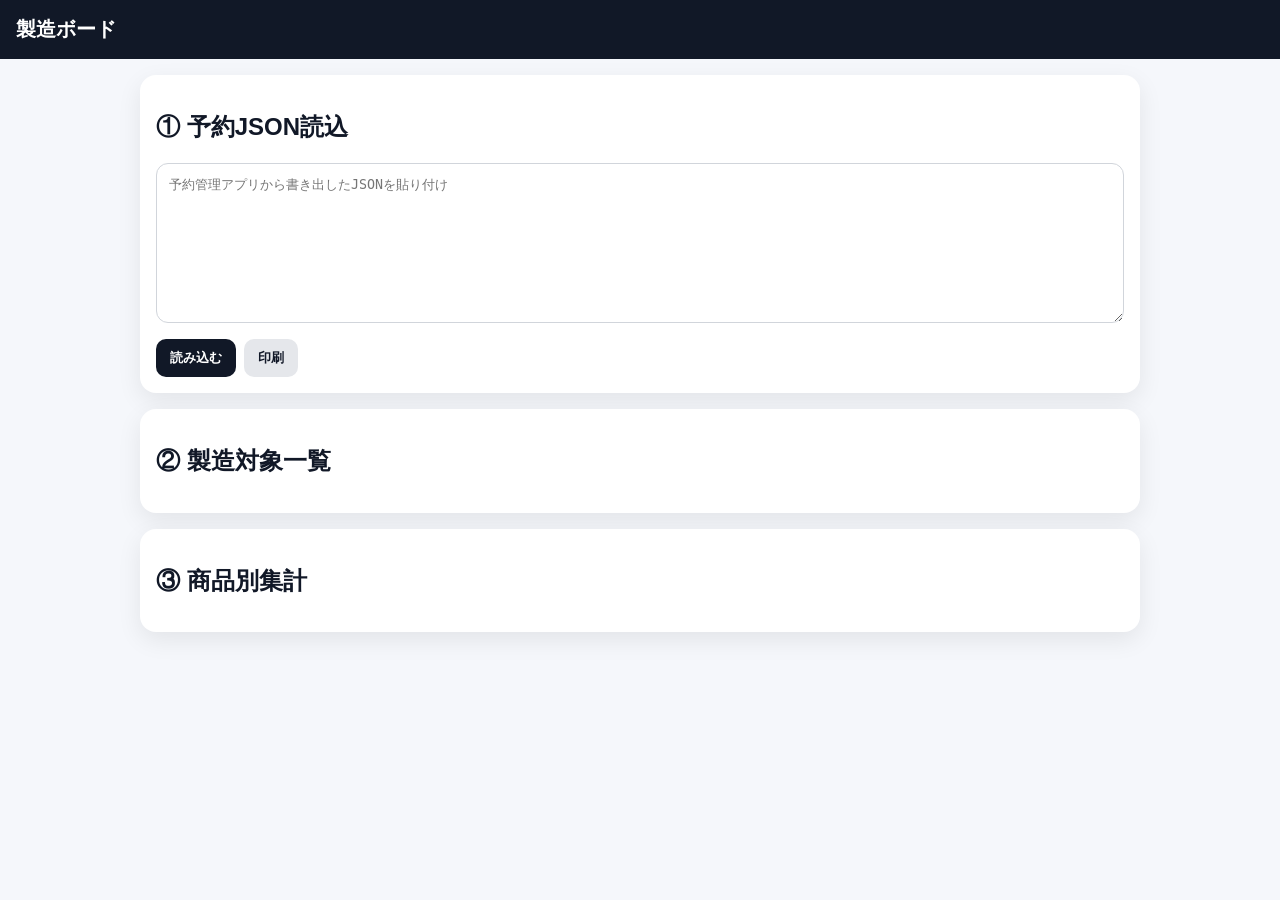
==== manufacturing-board.html @ 6e514da0 "manufacturing-board.html を作成" ====
<!DOCTYPE html>
<html lang="ja">
<head>
  <meta charset="UTF-8" />
  <meta name="viewport" content="width=device-width, initial-scale=1.0" />
  <title>製造ボード</title>
  <style>
    body {
      margin: 0;
      font-family: -apple-system, BlinkMacSystemFont, "Helvetica Neue", sans-serif;
      background: #f5f7fb;
      color: #111827;
    }

    header {
      background: #111827;
      color: white;
      padding: 16px;
      font-size: 20px;
      font-weight: bold;
    }

    main {
      padding: 16px;
      max-width: 1000px;
      margin: auto;
    }

    .card {
      background: white;
      border-radius: 16px;
      padding: 16px;
      margin-bottom: 16px;
      box-shadow: 0 8px 24px rgba(0,0,0,.08);
    }

    .button-row {
      display: flex;
      gap: 8px;
      flex-wrap: wrap;
      margin-top: 12px;
    }

    button {
      border: none;
      border-radius: 10px;
      padding: 10px 14px;
      font-weight: bold;
      cursor: pointer;
    }

    .btn-main {
      background: #111827;
      color: white;
    }

    .btn-light {
      background: #e5e7eb;
      color: #111827;
    }

    textarea {
      width: 100%;
      min-height: 160px;
      padding: 12px;
      border-radius: 12px;
      border: 1px solid #d1d5db;
      box-sizing: border-box;
    }

    table {
      width: 100%;
      border-collapse: collapse;
      background: white;
    }

    th, td {
      border-bottom: 1px solid #e5e7eb;
      padding: 8px;
      text-align: left;
      font-size: 14px;
    }

    th {
      background: #f3f4f6;
    }

    .summary-item {
      padding: 10px;
      border-bottom: 1px solid #e5e7eb;
      font-size: 16px;
    }

    .print-check {
      font-size: 18px;
      margin-right: 8px;
    }

    @media print {
      header,
      .no-print {
        display: none;
      }

      body {
        background: white;
      }

      .card {
        box-shadow: none;
        border: none;
      }
    }
  </style>
</head>
<body>

<header>製造ボード</header>

<main>
  <section class="card no-print">
    <h2>① 予約JSON読込</h2>
    <textarea id="jsonInput" placeholder="予約管理アプリから書き出したJSONを貼り付け"></textarea>
    <div class="button-row">
      <button class="btn-main" onclick="loadReservationJson()">読み込む</button>
      <button class="btn-light" onclick="window.print()">印刷</button>
    </div>
  </section>

  <section class="card">
    <h2>② 製造対象一覧</h2>
    <div id="productionList"></div>
  </section>

  <section class="card">
    <h2>③ 商品別集計</h2>
    <div id="summaryList"></div>
  </section>
</main>

<script>
  let reservationOrders = [];
  let reservationOrderItems = [];

  function loadReservationJson() {
    const text = document.getElementById("jsonInput").value.trim();

    if (!text) {
      alert("JSONを貼り付けてください");
      return;
    }

    try {
      const data = JSON.parse(text);

      reservationOrders = data.orders || data.reservationOrders || [];
      reservationOrderItems = data.orderItems || data.reservationOrderItems || [];

      renderProductionList();
      renderSummaryList();

      alert("読み込みました");
    } catch (e) {
      alert("JSONの形式が正しくありません");
      console.error(e);
    }
  }

  function getOrder(orderId) {
    return reservationOrders.find(order => order.id === orderId) || {};
  }

  function isProductionTarget(order, item) {
    if (order.isProductionTarget === false) return false;
    if (item.isProductionTarget === false) return false;
    return true;
  }

  function renderProductionList() {
    const area = document.getElementById("productionList");

    const rows = reservationOrderItems
      .map(item => {
        const order = getOrder(item.orderId);
        return { order, item };
      })
      .filter(({ order, item }) => isProductionTarget(order, item))
      .sort((a, b) => {
        const da = a.order.date || "";
        const db = b.order.date || "";
        return da.localeCompare(db);
      });

    if (!rows.length) {
      area.innerHTML = "<p>製造対象がありません。</p>";
      return;
    }

    area.innerHTML = `
      <table>
        <thead>
          <tr>
            <th>日付</th>
            <th>会場</th>
            <th>区分</th>
            <th>商品</th>
            <th>数量</th>
            <th>サイズ</th>
            <th>備考</th>
          </tr>
        </thead>
        <tbody>
          ${rows.map(({ order, item }) => `
            <tr>
              <td>${order.date || ""}</td>
              <td>${order.venue || ""}</td>
              <td>${order.category || ""}</td>
              <td>${item.productName || ""}</td>
              <td>${item.quantity || ""} ${item.unit || ""}</td>
              <td>${item.size || item.multiSize || ""}</td>
              <td>${item.notes || order.notes || ""}</td>
            </tr>
          `).join("")}
        </tbody>
      </table>
    `;
  }

  function renderSummaryList() {
    const area = document.getElementById("summaryList");
    const map = new Map();

    reservationOrderItems.forEach(item => {
      const order = getOrder(item.orderId);
      if (!isProductionTarget(order, item)) return;

      const name = item.productName || "未名称商品";
      const size = item.size || item.multiSize || "";
      const unit = item.unit || "個";
      const key = `${name}__${size}__${unit}`;

      if (!map.has(key)) {
        map.set(key, {
          name,
          size,
          unit,
          quantity: 0
        });
      }

      map.get(key).quantity += Number(item.quantity || 0);
    });

    const list = Array.from(map.values());

    if (!list.length) {
      area.innerHTML = "<p>集計対象がありません。</p>";
      return;
    }

    area.innerHTML = list.map(item => `
      <div class="summary-item">
        <span class="print-check">□</span>
        ${item.name}
        ${item.size ? ` / ${item.size}` : ""}
        ：${item.quantity} ${item.unit}
      </div>
    `).join("");
  }
</script>

</body>
</html>
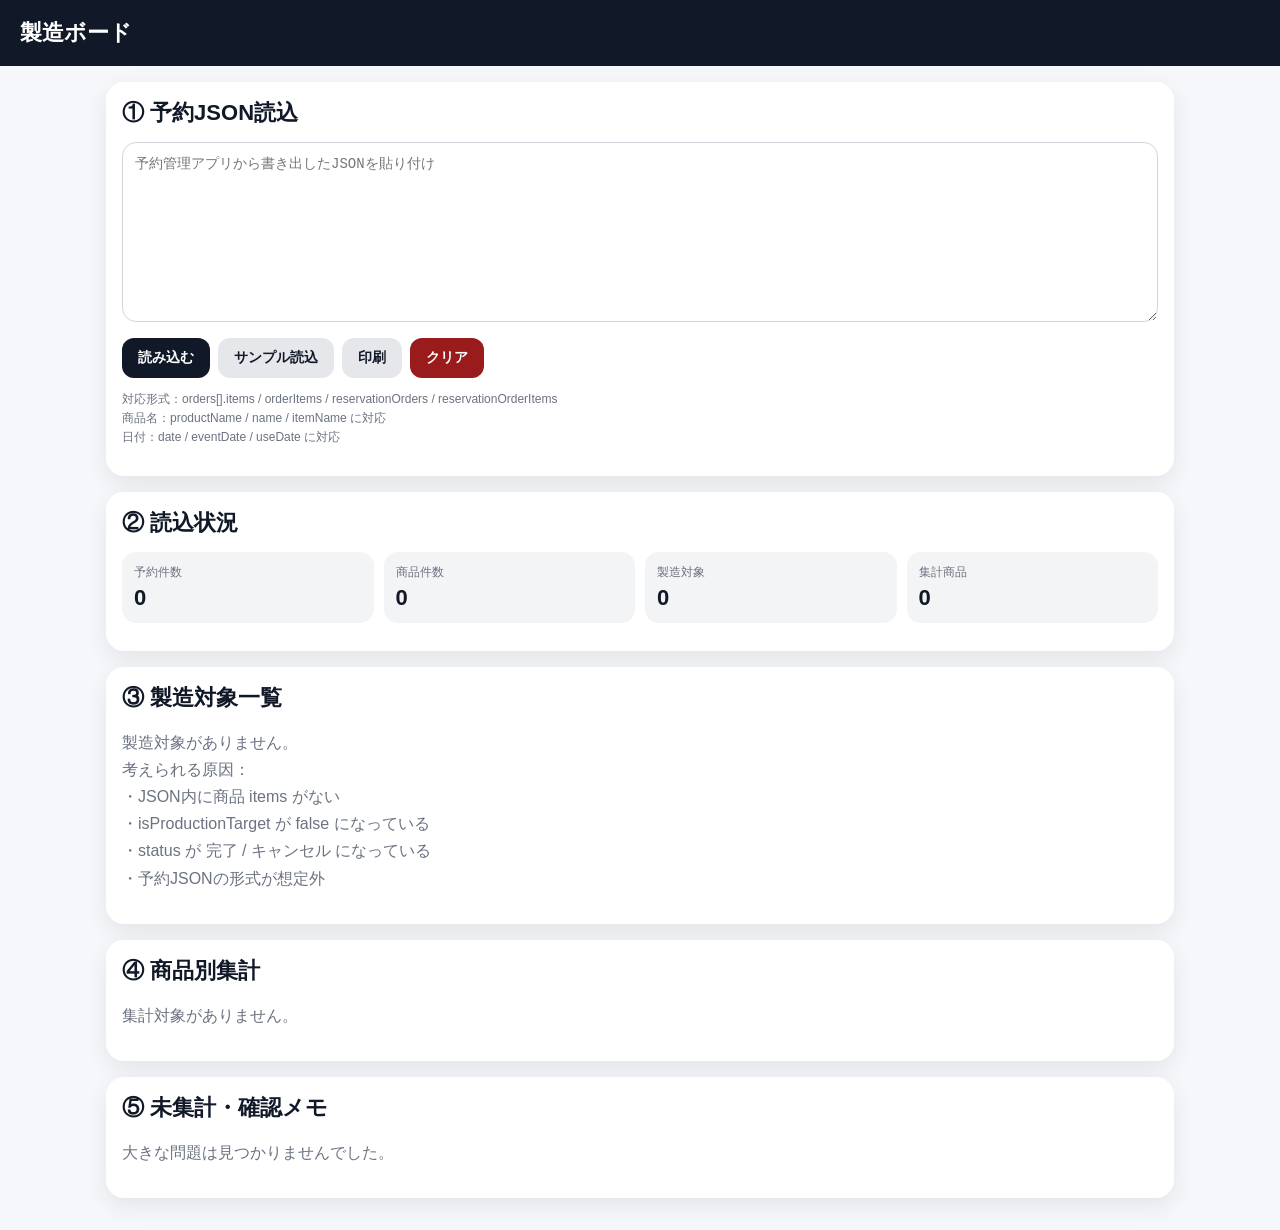
==== commit 6601bbc3: "manufacturing-board.html を更新" ====
--- a/manufacturing-board.html
+++ b/manufacturing-board.html
@@ -5,34 +5,79 @@
   <meta name="viewport" content="width=device-width, initial-scale=1.0" />
   <title>製造ボード</title>
   <style>
+    :root {
+      --bg: #f5f7fb;
+      --card: #ffffff;
+      --text: #111827;
+      --muted: #6b7280;
+      --line: #e5e7eb;
+      --dark: #111827;
+      --soft: #f3f4f6;
+      --danger: #fee2e2;
+      --warning: #ffedd5;
+      --success: #dcfce7;
+      --radius: 18px;
+      --shadow: 0 8px 24px rgba(0,0,0,.08);
+    }
+
+    * { box-sizing: border-box; }
+
     body {
       margin: 0;
       font-family: -apple-system, BlinkMacSystemFont, "Helvetica Neue", sans-serif;
-      background: #f5f7fb;
-      color: #111827;
+      background: var(--bg);
+      color: var(--text);
     }
 
     header {
-      background: #111827;
+      background: var(--dark);
       color: white;
-      padding: 16px;
-      font-size: 20px;
-      font-weight: bold;
+      padding: 18px 20px;
+      font-size: 22px;
+      font-weight: 800;
     }
 
     main {
       padding: 16px;
-      max-width: 1000px;
+      max-width: 1100px;
       margin: auto;
     }
 
     .card {
-      background: white;
-      border-radius: 16px;
+      background: var(--card);
+      border-radius: var(--radius);
       padding: 16px;
       margin-bottom: 16px;
-      box-shadow: 0 8px 24px rgba(0,0,0,.08);
-    }
+      box-shadow: var(--shadow);
+    }
+
+    h2 {
+      margin: 0 0 14px;
+      font-size: 22px;
+    }
+
+    textarea {
+      width: 100%;
+      min-height: 180px;
+      border-radius: 14px;
+      border: 1px solid #d1d5db;
+      padding: 12px;
+      font-size: 14px;
+      resize: vertical;
+    }
+
+    button {
+      border: none;
+      border-radius: 12px;
+      padding: 11px 16px;
+      font-weight: 800;
+      font-size: 14px;
+      cursor: pointer;
+    }
+
+    .btn-main { background: var(--dark); color: white; }
+    .btn-light { background: #e5e7eb; color: var(--text); }
+    .btn-danger { background: #991b1b; color: white; }
 
     .button-row {
       display: flex;
@@ -41,31 +86,41 @@
       margin-top: 12px;
     }
 
-    button {
-      border: none;
-      border-radius: 10px;
-      padding: 10px 14px;
-      font-weight: bold;
-      cursor: pointer;
-    }
-
-    .btn-main {
-      background: #111827;
-      color: white;
-    }
-
-    .btn-light {
-      background: #e5e7eb;
-      color: #111827;
-    }
-
-    textarea {
-      width: 100%;
-      min-height: 160px;
+    .notice {
       padding: 12px;
       border-radius: 12px;
-      border: 1px solid #d1d5db;
-      box-sizing: border-box;
+      margin-top: 12px;
+      font-size: 14px;
+      line-height: 1.6;
+      white-space: pre-wrap;
+    }
+
+    .notice.success { background: var(--success); }
+    .notice.warning { background: var(--warning); }
+    .notice.error { background: var(--danger); }
+
+    .stats {
+      display: grid;
+      grid-template-columns: repeat(auto-fit, minmax(140px, 1fr));
+      gap: 10px;
+      margin-bottom: 12px;
+    }
+
+    .stat {
+      background: var(--soft);
+      border-radius: 14px;
+      padding: 12px;
+    }
+
+    .stat .label {
+      color: var(--muted);
+      font-size: 12px;
+    }
+
+    .stat .value {
+      font-size: 22px;
+      font-weight: 900;
+      margin-top: 4px;
     }
 
     table {
@@ -75,40 +130,83 @@
     }
 
     th, td {
-      border-bottom: 1px solid #e5e7eb;
-      padding: 8px;
+      border-bottom: 1px solid var(--line);
+      padding: 9px 7px;
       text-align: left;
-      font-size: 14px;
+      font-size: 13px;
+      vertical-align: top;
     }
 
     th {
-      background: #f3f4f6;
+      background: var(--soft);
+      font-size: 12px;
+      color: #374151;
+    }
+
+    .table-wrap {
+      overflow-x: auto;
     }
 
     .summary-item {
-      padding: 10px;
-      border-bottom: 1px solid #e5e7eb;
+      padding: 12px 8px;
+      border-bottom: 1px solid var(--line);
       font-size: 16px;
-    }
-
-    .print-check {
-      font-size: 18px;
-      margin-right: 8px;
+      line-height: 1.5;
+    }
+
+    .summary-sub {
+      color: var(--muted);
+      font-size: 12px;
+      margin-top: 3px;
+    }
+
+    .check {
+      font-size: 20px;
+      margin-right: 6px;
+    }
+
+    .empty {
+      color: var(--muted);
+      line-height: 1.7;
+    }
+
+    .small {
+      font-size: 12px;
+      color: var(--muted);
+      line-height: 1.6;
+    }
+
+    @media (max-width: 640px) {
+      header { font-size: 20px; }
+      h2 { font-size: 21px; }
+      th, td { font-size: 12px; }
+      .card { padding: 14px; }
     }
 
     @media print {
       header,
       .no-print {
-        display: none;
+        display: none !important;
       }
 
       body {
         background: white;
       }
 
+      main {
+        padding: 0;
+        max-width: none;
+      }
+
       .card {
         box-shadow: none;
-        border: none;
+        border-radius: 0;
+        margin-bottom: 10px;
+        page-break-inside: avoid;
+      }
+
+      .summary-item {
+        font-size: 15px;
       }
     }
   </style>
@@ -121,152 +219,534 @@
   <section class="card no-print">
     <h2>① 予約JSON読込</h2>
     <textarea id="jsonInput" placeholder="予約管理アプリから書き出したJSONを貼り付け"></textarea>
+
     <div class="button-row">
       <button class="btn-main" onclick="loadReservationJson()">読み込む</button>
+      <button class="btn-light" onclick="loadSample()">サンプル読込</button>
       <button class="btn-light" onclick="window.print()">印刷</button>
+      <button class="btn-danger" onclick="clearAll()">クリア</button>
+    </div>
+
+    <div id="messageArea"></div>
+
+    <p class="small">
+      対応形式：orders[].items / orderItems / reservationOrders / reservationOrderItems<br>
+      商品名：productName / name / itemName に対応<br>
+      日付：date / eventDate / useDate に対応
+    </p>
+  </section>
+
+  <section class="card">
+    <h2>② 読込状況</h2>
+    <div class="stats">
+      <div class="stat">
+        <div class="label">予約件数</div>
+        <div class="value" id="orderCount">0</div>
+      </div>
+      <div class="stat">
+        <div class="label">商品件数</div>
+        <div class="value" id="itemCount">0</div>
+      </div>
+      <div class="stat">
+        <div class="label">製造対象</div>
+        <div class="value" id="targetCount">0</div>
+      </div>
+      <div class="stat">
+        <div class="label">集計商品</div>
+        <div class="value" id="summaryCount">0</div>
+      </div>
     </div>
   </section>
 
   <section class="card">
-    <h2>② 製造対象一覧</h2>
+    <h2>③ 製造対象一覧</h2>
     <div id="productionList"></div>
   </section>
 
   <section class="card">
-    <h2>③ 商品別集計</h2>
+    <h2>④ 商品別集計</h2>
     <div id="summaryList"></div>
+  </section>
+
+  <section class="card">
+    <h2>⑤ 未集計・確認メモ</h2>
+    <div id="warningList"></div>
   </section>
 </main>
 
 <script>
   let reservationOrders = [];
   let reservationOrderItems = [];
+  let normalizedRows = [];
+  let summaryRows = [];
+  let warnings = [];
+
+  function showMessage(type, text) {
+    const area = document.getElementById("messageArea");
+    area.innerHTML = `<div class="notice ${type}">${escapeHtml(text)}</div>`;
+  }
+
+  function escapeHtml(value) {
+    return String(value ?? "")
+      .replaceAll("&", "&amp;")
+      .replaceAll("<", "&lt;")
+      .replaceAll(">", "&gt;")
+      .replaceAll('"', "&quot;")
+      .replaceAll("'", "&#039;");
+  }
+
+  function toNumber(value) {
+    if (value === null || value === undefined || value === "") return 0;
+
+    const normalized = String(value)
+      .replace(/[０-９]/g, s => String.fromCharCode(s.charCodeAt(0) - 65248))
+      .replace(/,/g, "")
+      .replace(/[^\d.-]/g, "");
+
+    const n = Number(normalized);
+    return Number.isFinite(n) ? n : 0;
+  }
+
+  function pick(obj, keys, fallback = "") {
+    for (const key of keys) {
+      if (obj && obj[key] !== undefined && obj[key] !== null && obj[key] !== "") {
+        return obj[key];
+      }
+    }
+    return fallback;
+  }
+
+  function getDate(order, item) {
+    return pick(item, ["date", "eventDate", "useDate", "deliveryDate"], 
+      pick(order, ["date", "eventDate", "useDate", "deliveryDate"], "")
+    );
+  }
+
+  function getVenue(order) {
+    return pick(order, ["venue", "place", "room", "hall"], "");
+  }
+
+  function getCategory(order, item) {
+    return pick(item, ["category", "type"], pick(order, ["category", "type"], ""));
+  }
+
+  function getProductName(item) {
+    return pick(item, ["productName", "name", "itemName", "title", "menuName"], "未名称商品");
+  }
+
+  function getQuantity(item) {
+    return toNumber(pick(item, ["quantity", "qty", "count", "guestCount", "people"], 0));
+  }
+
+  function getUnit(item) {
+    return pick(item, ["unit", "unitLabel"], "個");
+  }
+
+  function getSize(item) {
+    const direct = pick(item, ["size", "multiSize", "sizeText"], "");
+    if (typeof direct === "string") return direct;
+    if (direct && typeof direct === "object") {
+      return [
+        direct.shape,
+        direct.diameter ? direct.diameter + "mm" : "",
+        direct.width && direct.depth ? direct.width + "×" + direct.depth : "",
+        direct.height ? "H" + direct.height : ""
+      ].filter(Boolean).join(" ");
+    }
+
+    const sizeInfo = item.sizeInfo || {};
+    if (sizeInfo && typeof sizeInfo === "object") {
+      return [
+        sizeInfo.label,
+        sizeInfo.shape,
+        sizeInfo.diameter ? sizeInfo.diameter + "mm" : "",
+        sizeInfo.width && sizeInfo.depth ? sizeInfo.width + "×" + sizeInfo.depth : ""
+      ].filter(Boolean).join(" ");
+    }
+
+    return "";
+  }
+
+  function getNotes(order, item) {
+    const itemNotes = pick(item, ["notes", "note", "memo", "remarks"], "");
+    const orderNotes = pick(order, ["notes", "note", "memo", "remarks", "orderNotes"], "");
+    return [itemNotes, orderNotes].filter(Boolean).join(" / ");
+  }
+
+  function getOrderId(order, index) {
+    return pick(order, ["id", "orderId", "_id"], "order_" + index);
+  }
+
+  function getItemId(item, index) {
+    return pick(item, ["id", "itemId", "_id"], "item_" + index);
+  }
+
+  function isProductionTarget(order, item) {
+    if (order && order.isProductionTarget === false) return false;
+    if (item && item.isProductionTarget === false) return false;
+
+    const status = String(pick(order, ["status", "productionStatus"], "")).trim();
+    if (status === "完了" || status === "キャンセル" || status === "取消") return false;
+
+    return true;
+  }
 
   function loadReservationJson() {
     const text = document.getElementById("jsonInput").value.trim();
 
+    resetData();
+
     if (!text) {
-      alert("JSONを貼り付けてください");
+      showMessage("warning", "JSONが空です。予約管理アプリから書き出したJSONを貼り付けてください。");
+      renderAll();
       return;
     }
 
     try {
       const data = JSON.parse(text);
 
-      reservationOrders = data.orders || data.reservationOrders || [];
-      reservationOrderItems = data.orderItems || data.reservationOrderItems || [];
-
-      renderProductionList();
-      renderSummaryList();
-
-      alert("読み込みました");
+      parseData(data);
+      normalizeData();
+      renderAll();
+
+      const msg =
+        "読み込み成功\n" +
+        "予約件数：" + reservationOrders.length + "件\n" +
+        "商品件数：" + reservationOrderItems.length + "件\n" +
+        "製造対象：" + normalizedRows.length + "件";
+
+      showMessage("success", msg);
+
     } catch (e) {
-      alert("JSONの形式が正しくありません");
       console.error(e);
-    }
+      showMessage(
+        "error",
+        "JSONの形式が正しくありません。\n\nよくある原因：\n・先頭や末尾に余計な文字がある\n・カンマが抜けている\n・途中までしかコピーできていない\n\nエラー内容：\n" + e.message
+      );
+      renderAll();
+    }
+  }
+
+  function parseData(data) {
+    if (Array.isArray(data)) {
+      reservationOrders = data;
+    } else {
+      reservationOrders =
+        data.orders ||
+        data.reservationOrders ||
+        data.data?.orders ||
+        data.data?.reservationOrders ||
+        [];
+
+      reservationOrderItems =
+        data.orderItems ||
+        data.reservationOrderItems ||
+        data.items ||
+        data.data?.orderItems ||
+        data.data?.reservationOrderItems ||
+        [];
+    }
+
+    if (!Array.isArray(reservationOrders)) {
+      warnings.push("orders / reservationOrders が配列ではありません。");
+      reservationOrders = [];
+    }
+
+    if (!Array.isArray(reservationOrderItems)) {
+      warnings.push("orderItems / reservationOrderItems が配列ではありません。");
+      reservationOrderItems = [];
+    }
+
+    if (!reservationOrderItems.length && reservationOrders.length) {
+      reservationOrders.forEach((order, orderIndex) => {
+        const orderId = getOrderId(order, orderIndex);
+        const items = order.items || order.orderItems || order.products || [];
+
+        if (!Array.isArray(items)) {
+          warnings.push("予約「" + (order.customer || order.clientName || orderId) + "」の items が配列ではありません。");
+          return;
+        }
+
+        items.forEach((item, itemIndex) => {
+          reservationOrderItems.push({
+            ...item,
+            orderId: orderId,
+            id: getItemId(item, itemIndex)
+          });
+        });
+      });
+    }
+
+    reservationOrders = reservationOrders.map((order, index) => ({
+      ...order,
+      id: getOrderId(order, index)
+    }));
   }
 
   function getOrder(orderId) {
-    return reservationOrders.find(order => order.id === orderId) || {};
-  }
-
-  function isProductionTarget(order, item) {
-    if (order.isProductionTarget === false) return false;
-    if (item.isProductionTarget === false) return false;
-    return true;
+    return reservationOrders.find(order => String(order.id) === String(orderId)) || {};
+  }
+
+  function normalizeData() {
+    normalizedRows = [];
+
+    reservationOrderItems.forEach((item, index) => {
+      const order = getOrder(item.orderId);
+
+      if (!isProductionTarget(order, item)) return;
+
+      const name = getProductName(item);
+      const quantity = getQuantity(item);
+      const unit = getUnit(item);
+      const date = getDate(order, item);
+      const venue = getVenue(order);
+      const category = getCategory(order, item);
+      const size = getSize(item);
+      const notes = getNotes(order, item);
+
+      if (!name || name === "未名称商品") {
+        warnings.push("商品名がない商品があります。行番号：" + (index + 1));
+      }
+
+      if (!quantity) {
+        warnings.push("数量が0または未入力の商品があります：「" + name + "」");
+      }
+
+      if (!date) {
+        warnings.push("日付がない商品があります：「" + name + "」");
+      }
+
+      normalizedRows.push({
+        date,
+        venue,
+        category,
+        name,
+        quantity,
+        unit,
+        size,
+        notes,
+        order,
+        item
+      });
+    });
+
+    normalizedRows.sort((a, b) => {
+      const d = String(a.date || "").localeCompare(String(b.date || ""));
+      if (d !== 0) return d;
+      return String(a.venue || "").localeCompare(String(b.venue || ""));
+    });
+
+    buildSummary();
+  }
+
+  function buildSummary() {
+    const map = new Map();
+
+    normalizedRows.forEach(row => {
+      const key = [
+        row.name || "未名称商品",
+        row.size || "",
+        row.unit || "個"
+      ].join("__");
+
+      if (!map.has(key)) {
+        map.set(key, {
+          name: row.name || "未名称商品",
+          size: row.size || "",
+          unit: row.unit || "個",
+          quantity: 0,
+          dates: new Set(),
+          venues: new Set(),
+          details: []
+        });
+      }
+
+      const target = map.get(key);
+      target.quantity += row.quantity;
+      if (row.date) target.dates.add(row.date);
+      if (row.venue) target.venues.add(row.venue);
+      target.details.push(row);
+    });
+
+    summaryRows = Array.from(map.values()).sort((a, b) => {
+      return a.name.localeCompare(b.name, "ja");
+    });
+  }
+
+  function renderAll() {
+    renderStats();
+    renderProductionList();
+    renderSummaryList();
+    renderWarnings();
+  }
+
+  function renderStats() {
+    document.getElementById("orderCount").textContent = reservationOrders.length;
+    document.getElementById("itemCount").textContent = reservationOrderItems.length;
+    document.getElementById("targetCount").textContent = normalizedRows.length;
+    document.getElementById("summaryCount").textContent = summaryRows.length;
   }
 
   function renderProductionList() {
     const area = document.getElementById("productionList");
 
-    const rows = reservationOrderItems
-      .map(item => {
-        const order = getOrder(item.orderId);
-        return { order, item };
-      })
-      .filter(({ order, item }) => isProductionTarget(order, item))
-      .sort((a, b) => {
-        const da = a.order.date || "";
-        const db = b.order.date || "";
-        return da.localeCompare(db);
-      });
-
-    if (!rows.length) {
-      area.innerHTML = "<p>製造対象がありません。</p>";
+    if (!normalizedRows.length) {
+      area.innerHTML = `
+        <p class="empty">
+          製造対象がありません。<br>
+          考えられる原因：<br>
+          ・JSON内に商品 items がない<br>
+          ・isProductionTarget が false になっている<br>
+          ・status が 完了 / キャンセル になっている<br>
+          ・予約JSONの形式が想定外
+        </p>
+      `;
       return;
     }
 
     area.innerHTML = `
-      <table>
-        <thead>
-          <tr>
-            <th>日付</th>
-            <th>会場</th>
-            <th>区分</th>
-            <th>商品</th>
-            <th>数量</th>
-            <th>サイズ</th>
-            <th>備考</th>
-          </tr>
-        </thead>
-        <tbody>
-          ${rows.map(({ order, item }) => `
+      <div class="table-wrap">
+        <table>
+          <thead>
             <tr>
-              <td>${order.date || ""}</td>
-              <td>${order.venue || ""}</td>
-              <td>${order.category || ""}</td>
-              <td>${item.productName || ""}</td>
-              <td>${item.quantity || ""} ${item.unit || ""}</td>
-              <td>${item.size || item.multiSize || ""}</td>
-              <td>${item.notes || order.notes || ""}</td>
+              <th>日付</th>
+              <th>会場</th>
+              <th>区分</th>
+              <th>商品</th>
+              <th>数量</th>
+              <th>サイズ</th>
+              <th>備考</th>
             </tr>
-          `).join("")}
-        </tbody>
-      </table>
+          </thead>
+          <tbody>
+            ${normalizedRows.map(row => `
+              <tr>
+                <td>${escapeHtml(row.date)}</td>
+                <td>${escapeHtml(row.venue)}</td>
+                <td>${escapeHtml(row.category)}</td>
+                <td>${escapeHtml(row.name)}</td>
+                <td>${escapeHtml(row.quantity)} ${escapeHtml(row.unit)}</td>
+                <td>${escapeHtml(row.size)}</td>
+                <td>${escapeHtml(row.notes)}</td>
+              </tr>
+            `).join("")}
+          </tbody>
+        </table>
+      </div>
     `;
   }
 
   function renderSummaryList() {
     const area = document.getElementById("summaryList");
-    const map = new Map();
-
-    reservationOrderItems.forEach(item => {
-      const order = getOrder(item.orderId);
-      if (!isProductionTarget(order, item)) return;
-
-      const name = item.productName || "未名称商品";
-      const size = item.size || item.multiSize || "";
-      const unit = item.unit || "個";
-      const key = `${name}__${size}__${unit}`;
-
-      if (!map.has(key)) {
-        map.set(key, {
-          name,
-          size,
-          unit,
-          quantity: 0
-        });
-      }
-
-      map.get(key).quantity += Number(item.quantity || 0);
-    });
-
-    const list = Array.from(map.values());
-
-    if (!list.length) {
-      area.innerHTML = "<p>集計対象がありません。</p>";
+
+    if (!summaryRows.length) {
+      area.innerHTML = `<p class="empty">集計対象がありません。</p>`;
       return;
     }
 
-    area.innerHTML = list.map(item => `
-      <div class="summary-item">
-        <span class="print-check">□</span>
-        ${item.name}
-        ${item.size ? ` / ${item.size}` : ""}
-        ：${item.quantity} ${item.unit}
+    area.innerHTML = summaryRows.map(row => {
+      const dates = Array.from(row.dates).sort().join(" / ");
+      const venues = Array.from(row.venues).join(" / ");
+
+      return `
+        <div class="summary-item">
+          <span class="check">□</span>
+          <strong>${escapeHtml(row.name)}</strong>
+          ${row.size ? ` / ${escapeHtml(row.size)}` : ""}
+          ：${escapeHtml(row.quantity)} ${escapeHtml(row.unit)}
+          <div class="summary-sub">
+            ${dates ? `日付：${escapeHtml(dates)}` : ""}
+            ${venues ? `　会場：${escapeHtml(venues)}` : ""}
+          </div>
+        </div>
+      `;
+    }).join("");
+  }
+
+  function renderWarnings() {
+    const area = document.getElementById("warningList");
+
+    if (!warnings.length) {
+      area.innerHTML = `<p class="empty">大きな問題は見つかりませんでした。</p>`;
+      return;
+    }
+
+    const unique = Array.from(new Set(warnings));
+
+    area.innerHTML = `
+      <div class="notice warning">
+        ${unique.map(w => "・" + escapeHtml(w)).join("<br>")}
       </div>
-    `).join("");
-  }
+    `;
+  }
+
+  function resetData() {
+    reservationOrders = [];
+    reservationOrderItems = [];
+    normalizedRows = [];
+    summaryRows = [];
+    warnings = [];
+  }
+
+  function clearAll() {
+    document.getElementById("jsonInput").value = "";
+    document.getElementById("messageArea").innerHTML = "";
+    resetData();
+    renderAll();
+  }
+
+  function loadSample() {
+    const sample = {
+      orders: [
+        {
+          id: "o1",
+          date: "2026-06-15",
+          venue: "千曲",
+          category: "婚礼",
+          customer: "山田・佐藤",
+          status: "製造待ち",
+          isProductionTarget: true,
+          items: [
+            {
+              id: "i1",
+              name: "ショートケーキ",
+              quantity: 2,
+              unit: "台",
+              size: "5号",
+              notes: "苺多め"
+            },
+            {
+              id: "i2",
+              name: "皿盛りデザート",
+              quantity: 80,
+              unit: "人前"
+            }
+          ]
+        },
+        {
+          id: "o2",
+          date: "2026-06-15",
+          venue: "レストラン",
+          category: "宴会",
+          status: "製造待ち",
+          items: [
+            {
+              id: "i3",
+              name: "ショートケーキ",
+              quantity: 3,
+              unit: "台",
+              size: "5号"
+            }
+          ]
+        }
+      ]
+    };
+
+    document.getElementById("jsonInput").value = JSON.stringify(sample, null, 2);
+    loadReservationJson();
+  }
+
+  renderAll();
 </script>
 
 </body>
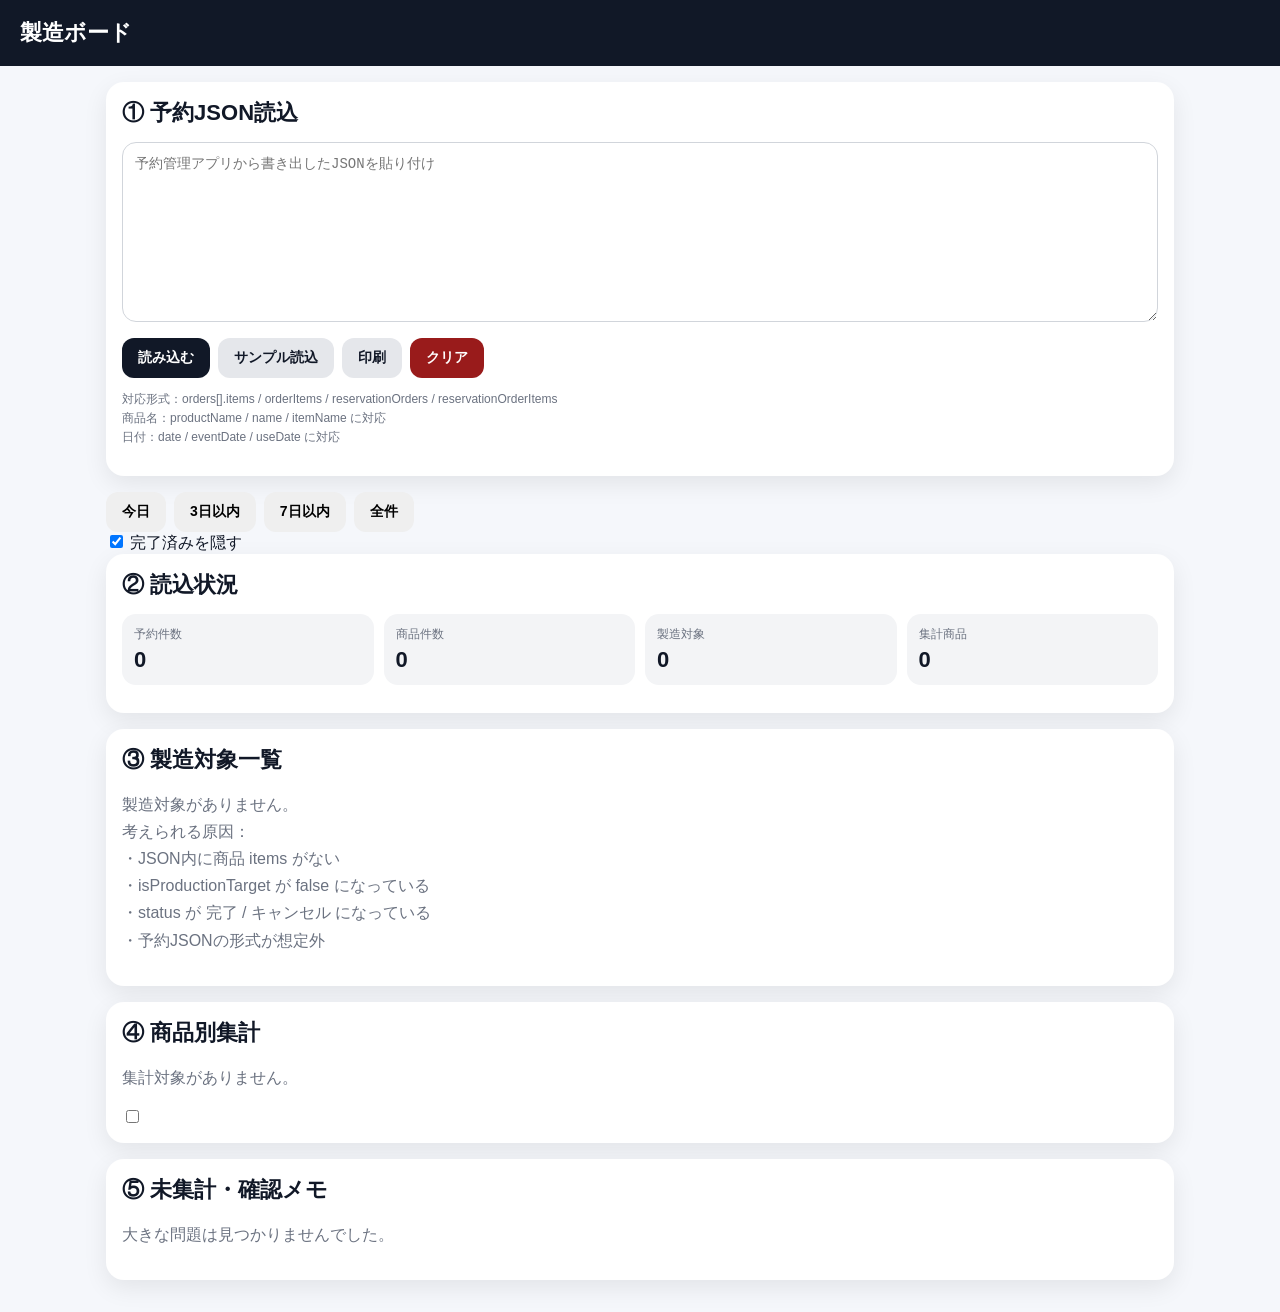
==== commit 6c6cb7a4: "manufacturing-board.html を更新" ====
--- a/manufacturing-board.html
+++ b/manufacturing-board.html
@@ -235,6 +235,21 @@
       日付：date / eventDate / useDate に対応
     </p>
   </section>
+  <div class="button-row">
+  <button onclick="setFilter(0)">今日</button>
+  <button onclick="setFilter(3)">3日以内</button>
+  <button onclick="setFilter(7)">7日以内</button>
+  <button onclick="setFilter(9999)">全件</button>
+</div>
+<label>
+  <input
+    type="checkbox"
+    id="hideCompleted"
+    checked
+    onchange="renderAll()"
+  >
+  完了済みを隠す
+</label>
 
   <section class="card">
     <h2>② 読込状況</h2>
@@ -266,6 +281,10 @@
   <section class="card">
     <h2>④ 商品別集計</h2>
     <div id="summaryList"></div>
+    <input
+  type="checkbox"
+  onchange="toggleComplete('${key}')"
+>
   </section>
 
   <section class="card">
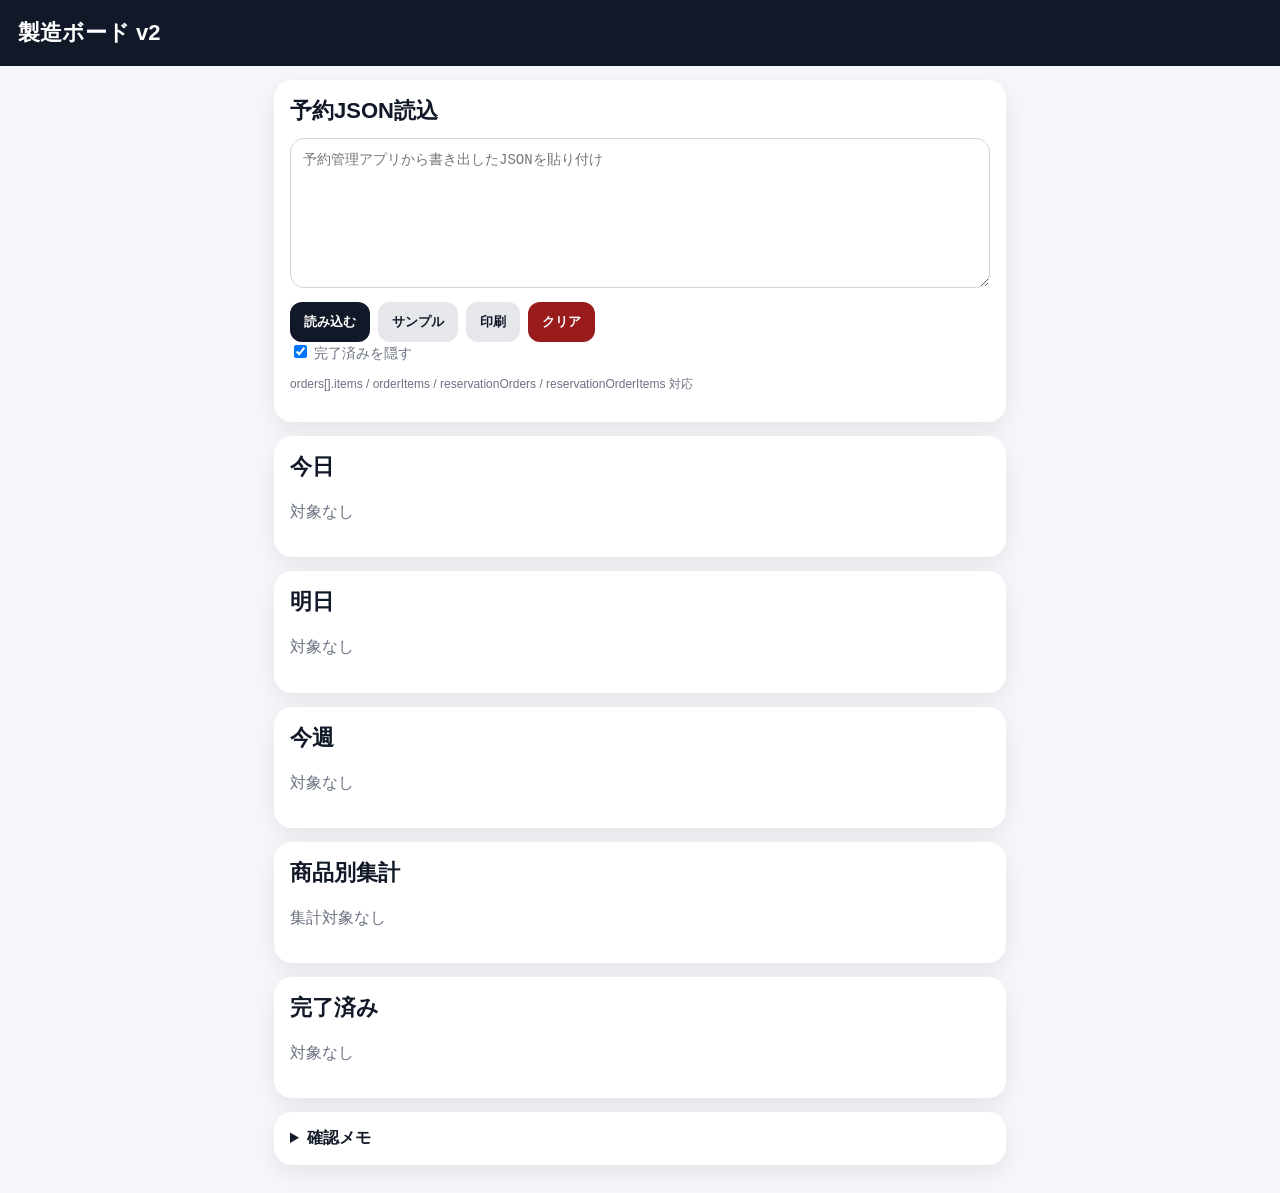
==== commit 5609077d: "manufacturing-board.html を更新" ====
--- a/manufacturing-board.html
+++ b/manufacturing-board.html
@@ -1,772 +1,519 @@
 <!DOCTYPE html>
 <html lang="ja">
 <head>
-  <meta charset="UTF-8" />
-  <meta name="viewport" content="width=device-width, initial-scale=1.0" />
-  <title>製造ボード</title>
-  <style>
-    :root {
-      --bg: #f5f7fb;
-      --card: #ffffff;
-      --text: #111827;
-      --muted: #6b7280;
-      --line: #e5e7eb;
-      --dark: #111827;
-      --soft: #f3f4f6;
-      --danger: #fee2e2;
-      --warning: #ffedd5;
-      --success: #dcfce7;
-      --radius: 18px;
-      --shadow: 0 8px 24px rgba(0,0,0,.08);
-    }
-
-    * { box-sizing: border-box; }
-
-    body {
-      margin: 0;
-      font-family: -apple-system, BlinkMacSystemFont, "Helvetica Neue", sans-serif;
-      background: var(--bg);
-      color: var(--text);
-    }
-
-    header {
-      background: var(--dark);
-      color: white;
-      padding: 18px 20px;
-      font-size: 22px;
-      font-weight: 800;
-    }
-
-    main {
-      padding: 16px;
-      max-width: 1100px;
-      margin: auto;
-    }
-
-    .card {
-      background: var(--card);
-      border-radius: var(--radius);
-      padding: 16px;
-      margin-bottom: 16px;
-      box-shadow: var(--shadow);
-    }
-
-    h2 {
-      margin: 0 0 14px;
-      font-size: 22px;
-    }
-
-    textarea {
-      width: 100%;
-      min-height: 180px;
-      border-radius: 14px;
-      border: 1px solid #d1d5db;
-      padding: 12px;
-      font-size: 14px;
-      resize: vertical;
-    }
-
-    button {
-      border: none;
-      border-radius: 12px;
-      padding: 11px 16px;
-      font-weight: 800;
-      font-size: 14px;
-      cursor: pointer;
-    }
-
-    .btn-main { background: var(--dark); color: white; }
-    .btn-light { background: #e5e7eb; color: var(--text); }
-    .btn-danger { background: #991b1b; color: white; }
-
-    .button-row {
-      display: flex;
-      gap: 8px;
-      flex-wrap: wrap;
-      margin-top: 12px;
-    }
-
-    .notice {
-      padding: 12px;
-      border-radius: 12px;
-      margin-top: 12px;
-      font-size: 14px;
-      line-height: 1.6;
-      white-space: pre-wrap;
-    }
-
-    .notice.success { background: var(--success); }
-    .notice.warning { background: var(--warning); }
-    .notice.error { background: var(--danger); }
-
-    .stats {
-      display: grid;
-      grid-template-columns: repeat(auto-fit, minmax(140px, 1fr));
-      gap: 10px;
-      margin-bottom: 12px;
-    }
-
-    .stat {
-      background: var(--soft);
-      border-radius: 14px;
-      padding: 12px;
-    }
-
-    .stat .label {
-      color: var(--muted);
-      font-size: 12px;
-    }
-
-    .stat .value {
-      font-size: 22px;
-      font-weight: 900;
-      margin-top: 4px;
-    }
-
-    table {
-      width: 100%;
-      border-collapse: collapse;
-      background: white;
-    }
-
-    th, td {
-      border-bottom: 1px solid var(--line);
-      padding: 9px 7px;
-      text-align: left;
-      font-size: 13px;
-      vertical-align: top;
-    }
-
-    th {
-      background: var(--soft);
-      font-size: 12px;
-      color: #374151;
-    }
-
-    .table-wrap {
-      overflow-x: auto;
-    }
-
-    .summary-item {
-      padding: 12px 8px;
-      border-bottom: 1px solid var(--line);
-      font-size: 16px;
-      line-height: 1.5;
-    }
-
-    .summary-sub {
-      color: var(--muted);
-      font-size: 12px;
-      margin-top: 3px;
-    }
-
-    .check {
-      font-size: 20px;
-      margin-right: 6px;
-    }
-
-    .empty {
-      color: var(--muted);
-      line-height: 1.7;
-    }
-
-    .small {
-      font-size: 12px;
-      color: var(--muted);
-      line-height: 1.6;
-    }
-
-    @media (max-width: 640px) {
-      header { font-size: 20px; }
-      h2 { font-size: 21px; }
-      th, td { font-size: 12px; }
-      .card { padding: 14px; }
-    }
-
-    @media print {
-      header,
-      .no-print {
-        display: none !important;
-      }
-
-      body {
-        background: white;
-      }
-
-      main {
-        padding: 0;
-        max-width: none;
-      }
-
-      .card {
-        box-shadow: none;
-        border-radius: 0;
-        margin-bottom: 10px;
-        page-break-inside: avoid;
-      }
-
-      .summary-item {
-        font-size: 15px;
-      }
-    }
-  </style>
+<meta charset="UTF-8" />
+<meta name="viewport" content="width=device-width, initial-scale=1.0" />
+<title>製造ボード v2</title>
+<style>
+:root{
+  --bg:#f5f7fb;--card:#fff;--text:#111827;--muted:#6b7280;
+  --line:#e5e7eb;--dark:#111827;--soft:#f3f4f6;
+  --success:#dcfce7;--warning:#ffedd5;--danger:#fee2e2;
+}
+*{box-sizing:border-box}
+body{margin:0;font-family:-apple-system,BlinkMacSystemFont,"Helvetica Neue",sans-serif;background:var(--bg);color:var(--text)}
+header{background:var(--dark);color:white;padding:18px;font-size:22px;font-weight:900}
+main{padding:14px;max-width:760px;margin:auto}
+.card{background:var(--card);border-radius:18px;padding:16px;margin-bottom:14px;box-shadow:0 8px 24px rgba(0,0,0,.08)}
+h2{margin:0 0 12px;font-size:22px}
+textarea{width:100%;min-height:150px;border:1px solid #d1d5db;border-radius:14px;padding:12px;font-size:14px}
+button{border:0;border-radius:12px;padding:11px 14px;font-weight:800}
+.btn-main{background:var(--dark);color:white}
+.btn-light{background:#e5e7eb;color:var(--text)}
+.btn-danger{background:#991b1b;color:white}
+.row{display:flex;gap:8px;flex-wrap:wrap;margin-top:10px}
+.option{font-size:14px;color:var(--muted);margin-top:10px}
+.notice{padding:10px;border-radius:12px;margin-top:10px;white-space:pre-wrap;font-size:13px;line-height:1.5}
+.success{background:var(--success)}.warning{background:var(--warning)}.error{background:var(--danger)}
+.task{border-bottom:1px solid var(--line);padding:12px 0;display:flex;gap:10px;align-items:flex-start}
+.task input{width:22px;height:22px;margin-top:2px}
+.title{font-size:17px;font-weight:900;line-height:1.4}
+.meta{font-size:13px;color:var(--muted);margin-top:4px;line-height:1.5}
+.note{font-size:13px;margin-top:5px;color:#374151}
+.empty{color:var(--muted);line-height:1.7}
+.summary-item{padding:10px 0;border-bottom:1px solid var(--line)}
+.small{font-size:12px;color:var(--muted);line-height:1.6}
+details summary{font-weight:900;cursor:pointer}
+@media print{
+  header,.no-print{display:none!important}
+  body{background:white}
+  main{padding:0}
+  .card{box-shadow:none;border-radius:0;margin-bottom:8px;page-break-inside:avoid}
+}
+</style>
 </head>
 <body>
-
-<header>製造ボード</header>
+<header>製造ボード v2</header>
 
 <main>
   <section class="card no-print">
-    <h2>① 予約JSON読込</h2>
+    <h2>予約JSON読込</h2>
     <textarea id="jsonInput" placeholder="予約管理アプリから書き出したJSONを貼り付け"></textarea>
-
-    <div class="button-row">
+    <div class="row">
       <button class="btn-main" onclick="loadReservationJson()">読み込む</button>
-      <button class="btn-light" onclick="loadSample()">サンプル読込</button>
+      <button class="btn-light" onclick="loadSample()">サンプル</button>
       <button class="btn-light" onclick="window.print()">印刷</button>
       <button class="btn-danger" onclick="clearAll()">クリア</button>
     </div>
-
+    <label class="option">
+      <input type="checkbox" id="hideCompleted" checked onchange="renderAll()">
+      完了済みを隠す
+    </label>
     <div id="messageArea"></div>
-
-    <p class="small">
-      対応形式：orders[].items / orderItems / reservationOrders / reservationOrderItems<br>
-      商品名：productName / name / itemName に対応<br>
-      日付：date / eventDate / useDate に対応
-    </p>
-  </section>
-  <div class="button-row">
-  <button onclick="setFilter(0)">今日</button>
-  <button onclick="setFilter(3)">3日以内</button>
-  <button onclick="setFilter(7)">7日以内</button>
-  <button onclick="setFilter(9999)">全件</button>
-</div>
-<label>
-  <input
-    type="checkbox"
-    id="hideCompleted"
-    checked
-    onchange="renderAll()"
-  >
-  完了済みを隠す
-</label>
+    <p class="small">orders[].items / orderItems / reservationOrders / reservationOrderItems 対応</p>
+  </section>
 
   <section class="card">
-    <h2>② 読込状況</h2>
-    <div class="stats">
-      <div class="stat">
-        <div class="label">予約件数</div>
-        <div class="value" id="orderCount">0</div>
-      </div>
-      <div class="stat">
-        <div class="label">商品件数</div>
-        <div class="value" id="itemCount">0</div>
-      </div>
-      <div class="stat">
-        <div class="label">製造対象</div>
-        <div class="value" id="targetCount">0</div>
-      </div>
-      <div class="stat">
-        <div class="label">集計商品</div>
-        <div class="value" id="summaryCount">0</div>
+    <h2>今日</h2>
+    <div id="todayList"></div>
+  </section>
+
+  <section class="card">
+    <h2>明日</h2>
+    <div id="tomorrowList"></div>
+  </section>
+
+  <section class="card">
+    <h2>今週</h2>
+    <div id="weekList"></div>
+  </section>
+
+  <section class="card">
+    <h2>商品別集計</h2>
+    <div id="summaryList"></div>
+  </section>
+
+  <section class="card">
+    <h2>完了済み</h2>
+    <div id="completedList"></div>
+  </section>
+
+  <section class="card no-print">
+    <details>
+      <summary>確認メモ</summary>
+      <div id="warningList"></div>
+    </details>
+  </section>
+</main>
+
+<script>
+let reservationOrders = [];
+let reservationOrderItems = [];
+let rows = [];
+let warnings = [];
+
+function escapeHtml(v){
+  return String(v ?? "")
+    .replaceAll("&","&amp;").replaceAll("<","&lt;").replaceAll(">","&gt;")
+    .replaceAll('"',"&quot;").replaceAll("'","&#039;");
+}
+
+function showMessage(type,text){
+  document.getElementById("messageArea").innerHTML =
+    `<div class="notice ${type}">${escapeHtml(text)}</div>`;
+}
+
+function pick(obj, keys, fallback=""){
+  for(const k of keys){
+    if(obj && obj[k] !== undefined && obj[k] !== null && obj[k] !== "") return obj[k];
+  }
+  return fallback;
+}
+
+function toNumber(v){
+  if(v === null || v === undefined || v === "") return 0;
+  const s = String(v)
+    .replace(/[０-９]/g, c => String.fromCharCode(c.charCodeAt(0)-65248))
+    .replace(/,/g,"")
+    .replace(/[^\d.-]/g,"");
+  const n = Number(s);
+  return Number.isFinite(n) ? n : 0;
+}
+
+function getDate(order,item){
+  return pick(item,["date","eventDate","useDate","deliveryDate"],
+    pick(order,["date","eventDate","useDate","deliveryDate"],""));
+}
+
+function getVenue(order){
+  return pick(order,["venue","place","room","hall"],"");
+}
+
+function getCategory(order,item){
+  return pick(item,["category","type"],pick(order,["category","type"],""));
+}
+
+function getName(item){
+  return pick(item,["productName","name","itemName","title","menuName"],"未名称商品");
+}
+
+function getUnit(item){
+  return pick(item,["unit","unitLabel"],"個");
+}
+
+function getQty(item){
+  return toNumber(pick(item,["quantity","qty","count","guestCount","people"],0));
+}
+
+function getSize(item){
+  const direct = pick(item,["size","multiSize","sizeText"],"");
+  if(typeof direct === "string") return direct;
+
+  if(direct && typeof direct === "object"){
+    return [
+      direct.label,
+      direct.shape,
+      direct.diameter ? direct.diameter + "mm" : "",
+      direct.width && direct.depth ? direct.width + "×" + direct.depth : "",
+      direct.height ? "H" + direct.height : ""
+    ].filter(Boolean).join(" ");
+  }
+
+  const s = item.sizeInfo || {};
+  if(s && typeof s === "object"){
+    return [
+      s.label,
+      s.shape,
+      s.diameter ? s.diameter + "mm" : "",
+      s.width && s.depth ? s.width + "×" + s.depth : ""
+    ].filter(Boolean).join(" ");
+  }
+
+  return "";
+}
+
+function getNotes(order,item){
+  return [
+    pick(item,["notes","note","memo","remarks"],""),
+    pick(order,["notes","note","memo","remarks","orderNotes"],"")
+  ].filter(Boolean).join(" / ");
+}
+
+function isTarget(order,item){
+  if(order?.isProductionTarget === false) return false;
+  if(item?.isProductionTarget === false) return false;
+
+  const status = String(pick(order,["status","productionStatus"],"")).trim();
+  if(["完了","キャンセル","取消"].includes(status)) return false;
+
+  return true;
+}
+
+function makeKey(row){
+  return [row.date,row.name,row.size,row.unit,row.venue,row.category].join("__");
+}
+
+function getCompleted(){
+  try{
+    return JSON.parse(localStorage.getItem("manufacturingBoardCompletedV2") || "{}");
+  }catch(e){
+    return {};
+  }
+}
+
+function saveCompleted(obj){
+  localStorage.setItem("manufacturingBoardCompletedV2", JSON.stringify(obj));
+}
+
+function toggleComplete(key){
+  const completed = getCompleted();
+  completed[key] = !completed[key];
+  saveCompleted(completed);
+  renderAll();
+}
+
+function dateOnly(d){
+  const x = new Date(d);
+  if(Number.isNaN(x.getTime())) return null;
+  x.setHours(0,0,0,0);
+  return x;
+}
+
+function diffDays(dateText){
+  const d = dateOnly(dateText);
+  if(!d) return null;
+  const today = new Date();
+  today.setHours(0,0,0,0);
+  return Math.round((d - today) / 86400000);
+}
+
+function parseData(data){
+  reservationOrders = [];
+  reservationOrderItems = [];
+
+  if(Array.isArray(data)){
+    reservationOrders = data;
+  }else{
+    reservationOrders =
+      data.orders || data.reservationOrders || data.data?.orders || data.data?.reservationOrders || [];
+
+    reservationOrderItems =
+      data.orderItems || data.reservationOrderItems || data.items ||
+      data.data?.orderItems || data.data?.reservationOrderItems || [];
+  }
+
+  if(!Array.isArray(reservationOrders)) reservationOrders = [];
+  if(!Array.isArray(reservationOrderItems)) reservationOrderItems = [];
+
+  reservationOrders = reservationOrders.map((o,i)=>({
+    ...o,
+    id: pick(o,["id","orderId","_id"],"order_"+i)
+  }));
+
+  if(!reservationOrderItems.length){
+    reservationOrders.forEach((order,oi)=>{
+      const items = order.items || order.orderItems || order.products || [];
+      if(!Array.isArray(items)){
+        warnings.push("items が配列ではない予約があります。");
+        return;
+      }
+      items.forEach((item,ii)=>{
+        reservationOrderItems.push({
+          ...item,
+          id: pick(item,["id","itemId","_id"],"item_"+oi+"_"+ii),
+          orderId: order.id
+        });
+      });
+    });
+  }
+}
+
+function getOrder(orderId){
+  return reservationOrders.find(o => String(o.id) === String(orderId)) || {};
+}
+
+function normalize(){
+  rows = [];
+
+  reservationOrderItems.forEach((item,i)=>{
+    const order = getOrder(item.orderId);
+    if(!isTarget(order,item)) return;
+
+    const row = {
+      date: getDate(order,item),
+      venue: getVenue(order),
+      category: getCategory(order,item),
+      name: getName(item),
+      qty: getQty(item),
+      unit: getUnit(item),
+      size: getSize(item),
+      notes: getNotes(order,item)
+    };
+
+    row.key = makeKey(row);
+
+    if(!row.date) warnings.push("日付がない商品：" + row.name);
+    if(!row.qty) warnings.push("数量が0または未入力：" + row.name);
+
+    rows.push(row);
+  });
+
+  rows.sort((a,b)=>
+    String(a.date).localeCompare(String(b.date)) ||
+    String(a.venue).localeCompare(String(b.venue))
+  );
+}
+
+function loadReservationJson(){
+  const text = document.getElementById("jsonInput").value.trim();
+  rows = [];
+  warnings = [];
+
+  if(!text){
+    showMessage("warning","JSONが空です。");
+    renderAll();
+    return;
+  }
+
+  try{
+    const data = JSON.parse(text);
+    parseData(data);
+    normalize();
+    renderAll();
+    showMessage("success",`読み込み成功\n予約：${reservationOrders.length}件\n商品：${reservationOrderItems.length}件\n製造対象：${rows.length}件`);
+  }catch(e){
+    console.error(e);
+    showMessage("error","JSON形式が正しくありません。\n\n" + e.message);
+    renderAll();
+  }
+}
+
+function renderTaskList(id, list){
+  const completed = getCompleted();
+  const hideCompleted = document.getElementById("hideCompleted")?.checked;
+
+  let display = list;
+  if(hideCompleted){
+    display = display.filter(r => !completed[r.key]);
+  }
+
+  const area = document.getElementById(id);
+
+  if(!display.length){
+    area.innerHTML = `<p class="empty">対象なし</p>`;
+    return;
+  }
+
+  area.innerHTML = display.map(r=>`
+    <div class="task">
+      <input type="checkbox"
+        ${completed[r.key] ? "checked" : ""}
+        onchange="toggleComplete('${escapeHtml(r.key)}')">
+      <div>
+        <div class="title">
+          ${escapeHtml(r.name)}
+          ${r.size ? " / " + escapeHtml(r.size) : ""}
+          ：${escapeHtml(r.qty)} ${escapeHtml(r.unit)}
+        </div>
+        <div class="meta">
+          ${escapeHtml(r.date)} / ${escapeHtml(r.category)} / ${escapeHtml(r.venue)}
+        </div>
+        ${r.notes ? `<div class="note">${escapeHtml(r.notes)}</div>` : ""}
       </div>
     </div>
-  </section>
-
-  <section class="card">
-    <h2>③ 製造対象一覧</h2>
-    <div id="productionList"></div>
-  </section>
-
-  <section class="card">
-    <h2>④ 商品別集計</h2>
-    <div id="summaryList"></div>
-    <input
-  type="checkbox"
-  onchange="toggleComplete('${key}')"
->
-  </section>
-
-  <section class="card">
-    <h2>⑤ 未集計・確認メモ</h2>
-    <div id="warningList"></div>
-  </section>
-</main>
-
-<script>
-  let reservationOrders = [];
-  let reservationOrderItems = [];
-  let normalizedRows = [];
-  let summaryRows = [];
-  let warnings = [];
-
-  function showMessage(type, text) {
-    const area = document.getElementById("messageArea");
-    area.innerHTML = `<div class="notice ${type}">${escapeHtml(text)}</div>`;
-  }
-
-  function escapeHtml(value) {
-    return String(value ?? "")
-      .replaceAll("&", "&amp;")
-      .replaceAll("<", "&lt;")
-      .replaceAll(">", "&gt;")
-      .replaceAll('"', "&quot;")
-      .replaceAll("'", "&#039;");
-  }
-
-  function toNumber(value) {
-    if (value === null || value === undefined || value === "") return 0;
-
-    const normalized = String(value)
-      .replace(/[０-９]/g, s => String.fromCharCode(s.charCodeAt(0) - 65248))
-      .replace(/,/g, "")
-      .replace(/[^\d.-]/g, "");
-
-    const n = Number(normalized);
-    return Number.isFinite(n) ? n : 0;
-  }
-
-  function pick(obj, keys, fallback = "") {
-    for (const key of keys) {
-      if (obj && obj[key] !== undefined && obj[key] !== null && obj[key] !== "") {
-        return obj[key];
-      }
-    }
-    return fallback;
-  }
-
-  function getDate(order, item) {
-    return pick(item, ["date", "eventDate", "useDate", "deliveryDate"], 
-      pick(order, ["date", "eventDate", "useDate", "deliveryDate"], "")
-    );
-  }
-
-  function getVenue(order) {
-    return pick(order, ["venue", "place", "room", "hall"], "");
-  }
-
-  function getCategory(order, item) {
-    return pick(item, ["category", "type"], pick(order, ["category", "type"], ""));
-  }
-
-  function getProductName(item) {
-    return pick(item, ["productName", "name", "itemName", "title", "menuName"], "未名称商品");
-  }
-
-  function getQuantity(item) {
-    return toNumber(pick(item, ["quantity", "qty", "count", "guestCount", "people"], 0));
-  }
-
-  function getUnit(item) {
-    return pick(item, ["unit", "unitLabel"], "個");
-  }
-
-  function getSize(item) {
-    const direct = pick(item, ["size", "multiSize", "sizeText"], "");
-    if (typeof direct === "string") return direct;
-    if (direct && typeof direct === "object") {
-      return [
-        direct.shape,
-        direct.diameter ? direct.diameter + "mm" : "",
-        direct.width && direct.depth ? direct.width + "×" + direct.depth : "",
-        direct.height ? "H" + direct.height : ""
-      ].filter(Boolean).join(" ");
-    }
-
-    const sizeInfo = item.sizeInfo || {};
-    if (sizeInfo && typeof sizeInfo === "object") {
-      return [
-        sizeInfo.label,
-        sizeInfo.shape,
-        sizeInfo.diameter ? sizeInfo.diameter + "mm" : "",
-        sizeInfo.width && sizeInfo.depth ? sizeInfo.width + "×" + sizeInfo.depth : ""
-      ].filter(Boolean).join(" ");
-    }
-
-    return "";
-  }
-
-  function getNotes(order, item) {
-    const itemNotes = pick(item, ["notes", "note", "memo", "remarks"], "");
-    const orderNotes = pick(order, ["notes", "note", "memo", "remarks", "orderNotes"], "");
-    return [itemNotes, orderNotes].filter(Boolean).join(" / ");
-  }
-
-  function getOrderId(order, index) {
-    return pick(order, ["id", "orderId", "_id"], "order_" + index);
-  }
-
-  function getItemId(item, index) {
-    return pick(item, ["id", "itemId", "_id"], "item_" + index);
-  }
-
-  function isProductionTarget(order, item) {
-    if (order && order.isProductionTarget === false) return false;
-    if (item && item.isProductionTarget === false) return false;
-
-    const status = String(pick(order, ["status", "productionStatus"], "")).trim();
-    if (status === "完了" || status === "キャンセル" || status === "取消") return false;
-
-    return true;
-  }
-
-  function loadReservationJson() {
-    const text = document.getElementById("jsonInput").value.trim();
-
-    resetData();
-
-    if (!text) {
-      showMessage("warning", "JSONが空です。予約管理アプリから書き出したJSONを貼り付けてください。");
-      renderAll();
+  `).join("");
+}
+
+function renderBoard(){
+  const today = [];
+  const tomorrow = [];
+  const week = [];
+  const completed = [];
+  const completedMap = getCompleted();
+
+  rows.forEach(r=>{
+    if(completedMap[r.key]){
+      completed.push(r);
       return;
     }
 
-    try {
-      const data = JSON.parse(text);
-
-      parseData(data);
-      normalizeData();
-      renderAll();
-
-      const msg =
-        "読み込み成功\n" +
-        "予約件数：" + reservationOrders.length + "件\n" +
-        "商品件数：" + reservationOrderItems.length + "件\n" +
-        "製造対象：" + normalizedRows.length + "件";
-
-      showMessage("success", msg);
-
-    } catch (e) {
-      console.error(e);
-      showMessage(
-        "error",
-        "JSONの形式が正しくありません。\n\nよくある原因：\n・先頭や末尾に余計な文字がある\n・カンマが抜けている\n・途中までしかコピーできていない\n\nエラー内容：\n" + e.message
-      );
-      renderAll();
+    const diff = diffDays(r.date);
+
+    if(diff === 0) today.push(r);
+    else if(diff === 1) tomorrow.push(r);
+    else if(diff !== null && diff >= 2 && diff <= 7) week.push(r);
+  });
+
+  renderTaskList("todayList", today);
+  renderTaskList("tomorrowList", tomorrow);
+  renderTaskList("weekList", week);
+  renderTaskList("completedList", completed);
+}
+
+function renderSummary(){
+  const map = new Map();
+  const completed = getCompleted();
+  const hideCompleted = document.getElementById("hideCompleted")?.checked;
+
+  rows.forEach(r=>{
+    if(hideCompleted && completed[r.key]) return;
+
+    const key = [r.name,r.size,r.unit].join("__");
+    if(!map.has(key)){
+      map.set(key,{name:r.name,size:r.size,unit:r.unit,qty:0,details:[]});
     }
-  }
-
-  function parseData(data) {
-    if (Array.isArray(data)) {
-      reservationOrders = data;
-    } else {
-      reservationOrders =
-        data.orders ||
-        data.reservationOrders ||
-        data.data?.orders ||
-        data.data?.reservationOrders ||
-        [];
-
-      reservationOrderItems =
-        data.orderItems ||
-        data.reservationOrderItems ||
-        data.items ||
-        data.data?.orderItems ||
-        data.data?.reservationOrderItems ||
-        [];
-    }
-
-    if (!Array.isArray(reservationOrders)) {
-      warnings.push("orders / reservationOrders が配列ではありません。");
-      reservationOrders = [];
-    }
-
-    if (!Array.isArray(reservationOrderItems)) {
-      warnings.push("orderItems / reservationOrderItems が配列ではありません。");
-      reservationOrderItems = [];
-    }
-
-    if (!reservationOrderItems.length && reservationOrders.length) {
-      reservationOrders.forEach((order, orderIndex) => {
-        const orderId = getOrderId(order, orderIndex);
-        const items = order.items || order.orderItems || order.products || [];
-
-        if (!Array.isArray(items)) {
-          warnings.push("予約「" + (order.customer || order.clientName || orderId) + "」の items が配列ではありません。");
-          return;
-        }
-
-        items.forEach((item, itemIndex) => {
-          reservationOrderItems.push({
-            ...item,
-            orderId: orderId,
-            id: getItemId(item, itemIndex)
-          });
-        });
-      });
-    }
-
-    reservationOrders = reservationOrders.map((order, index) => ({
-      ...order,
-      id: getOrderId(order, index)
-    }));
-  }
-
-  function getOrder(orderId) {
-    return reservationOrders.find(order => String(order.id) === String(orderId)) || {};
-  }
-
-  function normalizeData() {
-    normalizedRows = [];
-
-    reservationOrderItems.forEach((item, index) => {
-      const order = getOrder(item.orderId);
-
-      if (!isProductionTarget(order, item)) return;
-
-      const name = getProductName(item);
-      const quantity = getQuantity(item);
-      const unit = getUnit(item);
-      const date = getDate(order, item);
-      const venue = getVenue(order);
-      const category = getCategory(order, item);
-      const size = getSize(item);
-      const notes = getNotes(order, item);
-
-      if (!name || name === "未名称商品") {
-        warnings.push("商品名がない商品があります。行番号：" + (index + 1));
+    const t = map.get(key);
+    t.qty += r.qty;
+    t.details.push(r);
+  });
+
+  const list = Array.from(map.values()).sort((a,b)=>a.name.localeCompare(b.name,"ja"));
+  const area = document.getElementById("summaryList");
+
+  if(!list.length){
+    area.innerHTML = `<p class="empty">集計対象なし</p>`;
+    return;
+  }
+
+  area.innerHTML = list.map(s=>`
+    <div class="summary-item">
+      <div class="title">
+        ${escapeHtml(s.name)}
+        ${s.size ? " / " + escapeHtml(s.size) : ""}
+        ：${escapeHtml(s.qty)} ${escapeHtml(s.unit)}
+      </div>
+      <div class="meta">
+        ${s.details.map(d=>`${escapeHtml(d.date)} ${escapeHtml(d.venue)} ${escapeHtml(d.qty)}${escapeHtml(d.unit)}`).join(" / ")}
+      </div>
+    </div>
+  `).join("");
+}
+
+function renderWarnings(){
+  const area = document.getElementById("warningList");
+  if(!warnings.length){
+    area.innerHTML = `<p class="empty">大きな問題なし</p>`;
+    return;
+  }
+  area.innerHTML = `<div class="notice warning">${[...new Set(warnings)].map(w=>"・"+escapeHtml(w)).join("<br>")}</div>`;
+}
+
+function renderAll(){
+  renderBoard();
+  renderSummary();
+  renderWarnings();
+}
+
+function clearAll(){
+  document.getElementById("jsonInput").value = "";
+  document.getElementById("messageArea").innerHTML = "";
+  reservationOrders = [];
+  reservationOrderItems = [];
+  rows = [];
+  warnings = [];
+  renderAll();
+}
+
+function loadSample(){
+  const today = new Date();
+  const tomorrow = new Date();
+  tomorrow.setDate(today.getDate()+1);
+  const week = new Date();
+  week.setDate(today.getDate()+4);
+
+  const fmt = d => d.toISOString().slice(0,10);
+
+  const sample = {
+    orders:[
+      {
+        id:"o1",
+        date:fmt(today),
+        venue:"千曲",
+        category:"婚礼",
+        status:"製造待ち",
+        items:[
+          {id:"i1",name:"ショートケーキ",quantity:2,unit:"台",size:"5号",notes:"苺多め"},
+          {id:"i2",name:"皿盛りデザート",quantity:80,unit:"人前"}
+        ]
+      },
+      {
+        id:"o2",
+        date:fmt(tomorrow),
+        venue:"レストラン",
+        category:"宴会",
+        status:"製造待ち",
+        items:[
+          {id:"i3",name:"ショートケーキ",quantity:3,unit:"台",size:"5号"}
+        ]
+      },
+      {
+        id:"o3",
+        date:fmt(week),
+        venue:"浅間",
+        category:"アニバーサリー",
+        status:"製造待ち",
+        items:[
+          {id:"i4",name:"アニバーサリーケーキ",quantity:1,unit:"台",size:"9cm"}
+        ]
       }
-
-      if (!quantity) {
-        warnings.push("数量が0または未入力の商品があります：「" + name + "」");
-      }
-
-      if (!date) {
-        warnings.push("日付がない商品があります：「" + name + "」");
-      }
-
-      normalizedRows.push({
-        date,
-        venue,
-        category,
-        name,
-        quantity,
-        unit,
-        size,
-        notes,
-        order,
-        item
-      });
-    });
-
-    normalizedRows.sort((a, b) => {
-      const d = String(a.date || "").localeCompare(String(b.date || ""));
-      if (d !== 0) return d;
-      return String(a.venue || "").localeCompare(String(b.venue || ""));
-    });
-
-    buildSummary();
-  }
-
-  function buildSummary() {
-    const map = new Map();
-
-    normalizedRows.forEach(row => {
-      const key = [
-        row.name || "未名称商品",
-        row.size || "",
-        row.unit || "個"
-      ].join("__");
-
-      if (!map.has(key)) {
-        map.set(key, {
-          name: row.name || "未名称商品",
-          size: row.size || "",
-          unit: row.unit || "個",
-          quantity: 0,
-          dates: new Set(),
-          venues: new Set(),
-          details: []
-        });
-      }
-
-      const target = map.get(key);
-      target.quantity += row.quantity;
-      if (row.date) target.dates.add(row.date);
-      if (row.venue) target.venues.add(row.venue);
-      target.details.push(row);
-    });
-
-    summaryRows = Array.from(map.values()).sort((a, b) => {
-      return a.name.localeCompare(b.name, "ja");
-    });
-  }
-
-  function renderAll() {
-    renderStats();
-    renderProductionList();
-    renderSummaryList();
-    renderWarnings();
-  }
-
-  function renderStats() {
-    document.getElementById("orderCount").textContent = reservationOrders.length;
-    document.getElementById("itemCount").textContent = reservationOrderItems.length;
-    document.getElementById("targetCount").textContent = normalizedRows.length;
-    document.getElementById("summaryCount").textContent = summaryRows.length;
-  }
-
-  function renderProductionList() {
-    const area = document.getElementById("productionList");
-
-    if (!normalizedRows.length) {
-      area.innerHTML = `
-        <p class="empty">
-          製造対象がありません。<br>
-          考えられる原因：<br>
-          ・JSON内に商品 items がない<br>
-          ・isProductionTarget が false になっている<br>
-          ・status が 完了 / キャンセル になっている<br>
-          ・予約JSONの形式が想定外
-        </p>
-      `;
-      return;
-    }
-
-    area.innerHTML = `
-      <div class="table-wrap">
-        <table>
-          <thead>
-            <tr>
-              <th>日付</th>
-              <th>会場</th>
-              <th>区分</th>
-              <th>商品</th>
-              <th>数量</th>
-              <th>サイズ</th>
-              <th>備考</th>
-            </tr>
-          </thead>
-          <tbody>
-            ${normalizedRows.map(row => `
-              <tr>
-                <td>${escapeHtml(row.date)}</td>
-                <td>${escapeHtml(row.venue)}</td>
-                <td>${escapeHtml(row.category)}</td>
-                <td>${escapeHtml(row.name)}</td>
-                <td>${escapeHtml(row.quantity)} ${escapeHtml(row.unit)}</td>
-                <td>${escapeHtml(row.size)}</td>
-                <td>${escapeHtml(row.notes)}</td>
-              </tr>
-            `).join("")}
-          </tbody>
-        </table>
-      </div>
-    `;
-  }
-
-  function renderSummaryList() {
-    const area = document.getElementById("summaryList");
-
-    if (!summaryRows.length) {
-      area.innerHTML = `<p class="empty">集計対象がありません。</p>`;
-      return;
-    }
-
-    area.innerHTML = summaryRows.map(row => {
-      const dates = Array.from(row.dates).sort().join(" / ");
-      const venues = Array.from(row.venues).join(" / ");
-
-      return `
-        <div class="summary-item">
-          <span class="check">□</span>
-          <strong>${escapeHtml(row.name)}</strong>
-          ${row.size ? ` / ${escapeHtml(row.size)}` : ""}
-          ：${escapeHtml(row.quantity)} ${escapeHtml(row.unit)}
-          <div class="summary-sub">
-            ${dates ? `日付：${escapeHtml(dates)}` : ""}
-            ${venues ? `　会場：${escapeHtml(venues)}` : ""}
-          </div>
-        </div>
-      `;
-    }).join("");
-  }
-
-  function renderWarnings() {
-    const area = document.getElementById("warningList");
-
-    if (!warnings.length) {
-      area.innerHTML = `<p class="empty">大きな問題は見つかりませんでした。</p>`;
-      return;
-    }
-
-    const unique = Array.from(new Set(warnings));
-
-    area.innerHTML = `
-      <div class="notice warning">
-        ${unique.map(w => "・" + escapeHtml(w)).join("<br>")}
-      </div>
-    `;
-  }
-
-  function resetData() {
-    reservationOrders = [];
-    reservationOrderItems = [];
-    normalizedRows = [];
-    summaryRows = [];
-    warnings = [];
-  }
-
-  function clearAll() {
-    document.getElementById("jsonInput").value = "";
-    document.getElementById("messageArea").innerHTML = "";
-    resetData();
-    renderAll();
-  }
-
-  function loadSample() {
-    const sample = {
-      orders: [
-        {
-          id: "o1",
-          date: "2026-06-15",
-          venue: "千曲",
-          category: "婚礼",
-          customer: "山田・佐藤",
-          status: "製造待ち",
-          isProductionTarget: true,
-          items: [
-            {
-              id: "i1",
-              name: "ショートケーキ",
-              quantity: 2,
-              unit: "台",
-              size: "5号",
-              notes: "苺多め"
-            },
-            {
-              id: "i2",
-              name: "皿盛りデザート",
-              quantity: 80,
-              unit: "人前"
-            }
-          ]
-        },
-        {
-          id: "o2",
-          date: "2026-06-15",
-          venue: "レストラン",
-          category: "宴会",
-          status: "製造待ち",
-          items: [
-            {
-              id: "i3",
-              name: "ショートケーキ",
-              quantity: 3,
-              unit: "台",
-              size: "5号"
-            }
-          ]
-        }
-      ]
-    };
-
-    document.getElementById("jsonInput").value = JSON.stringify(sample, null, 2);
-    loadReservationJson();
-  }
-
-  renderAll();
+    ]
+  };
+
+  document.getElementById("jsonInput").value = JSON.stringify(sample,null,2);
+  loadReservationJson();
+}
+
+renderAll();
 </script>
-
 </body>
 </html>
